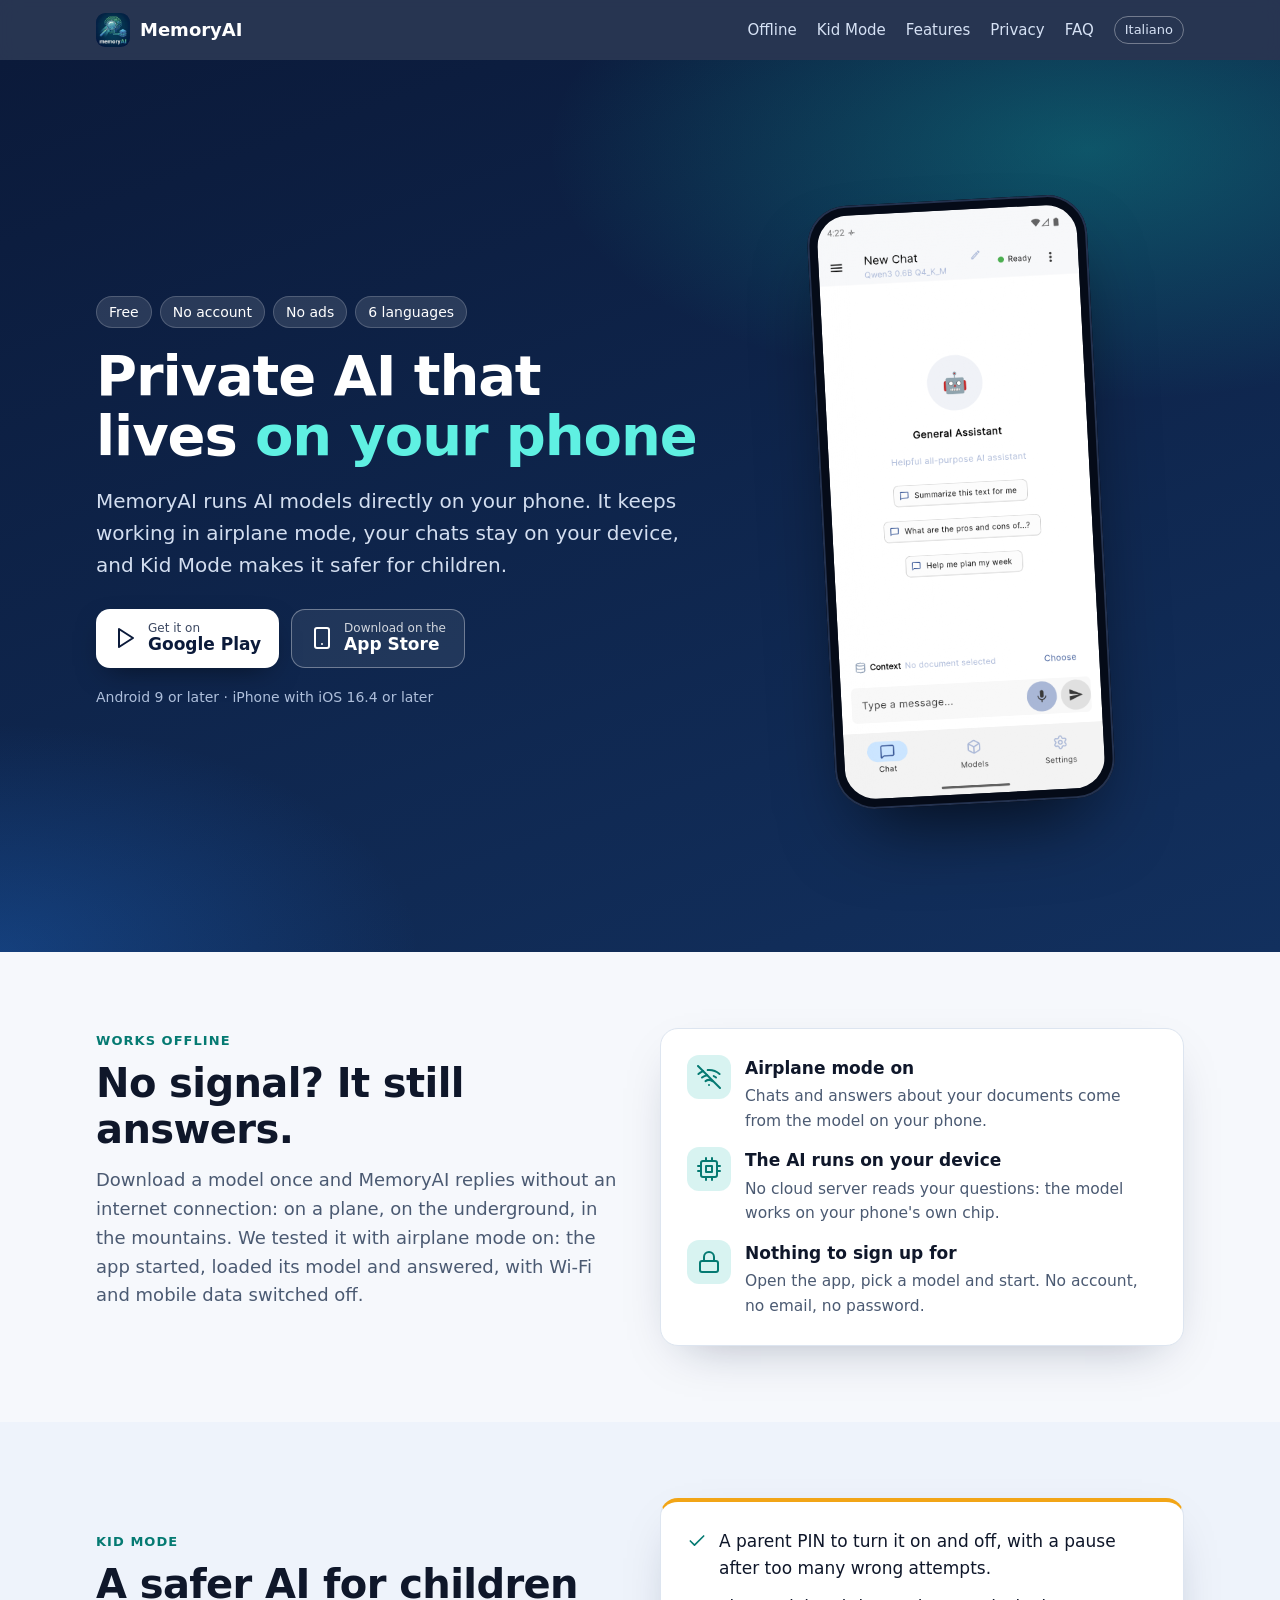
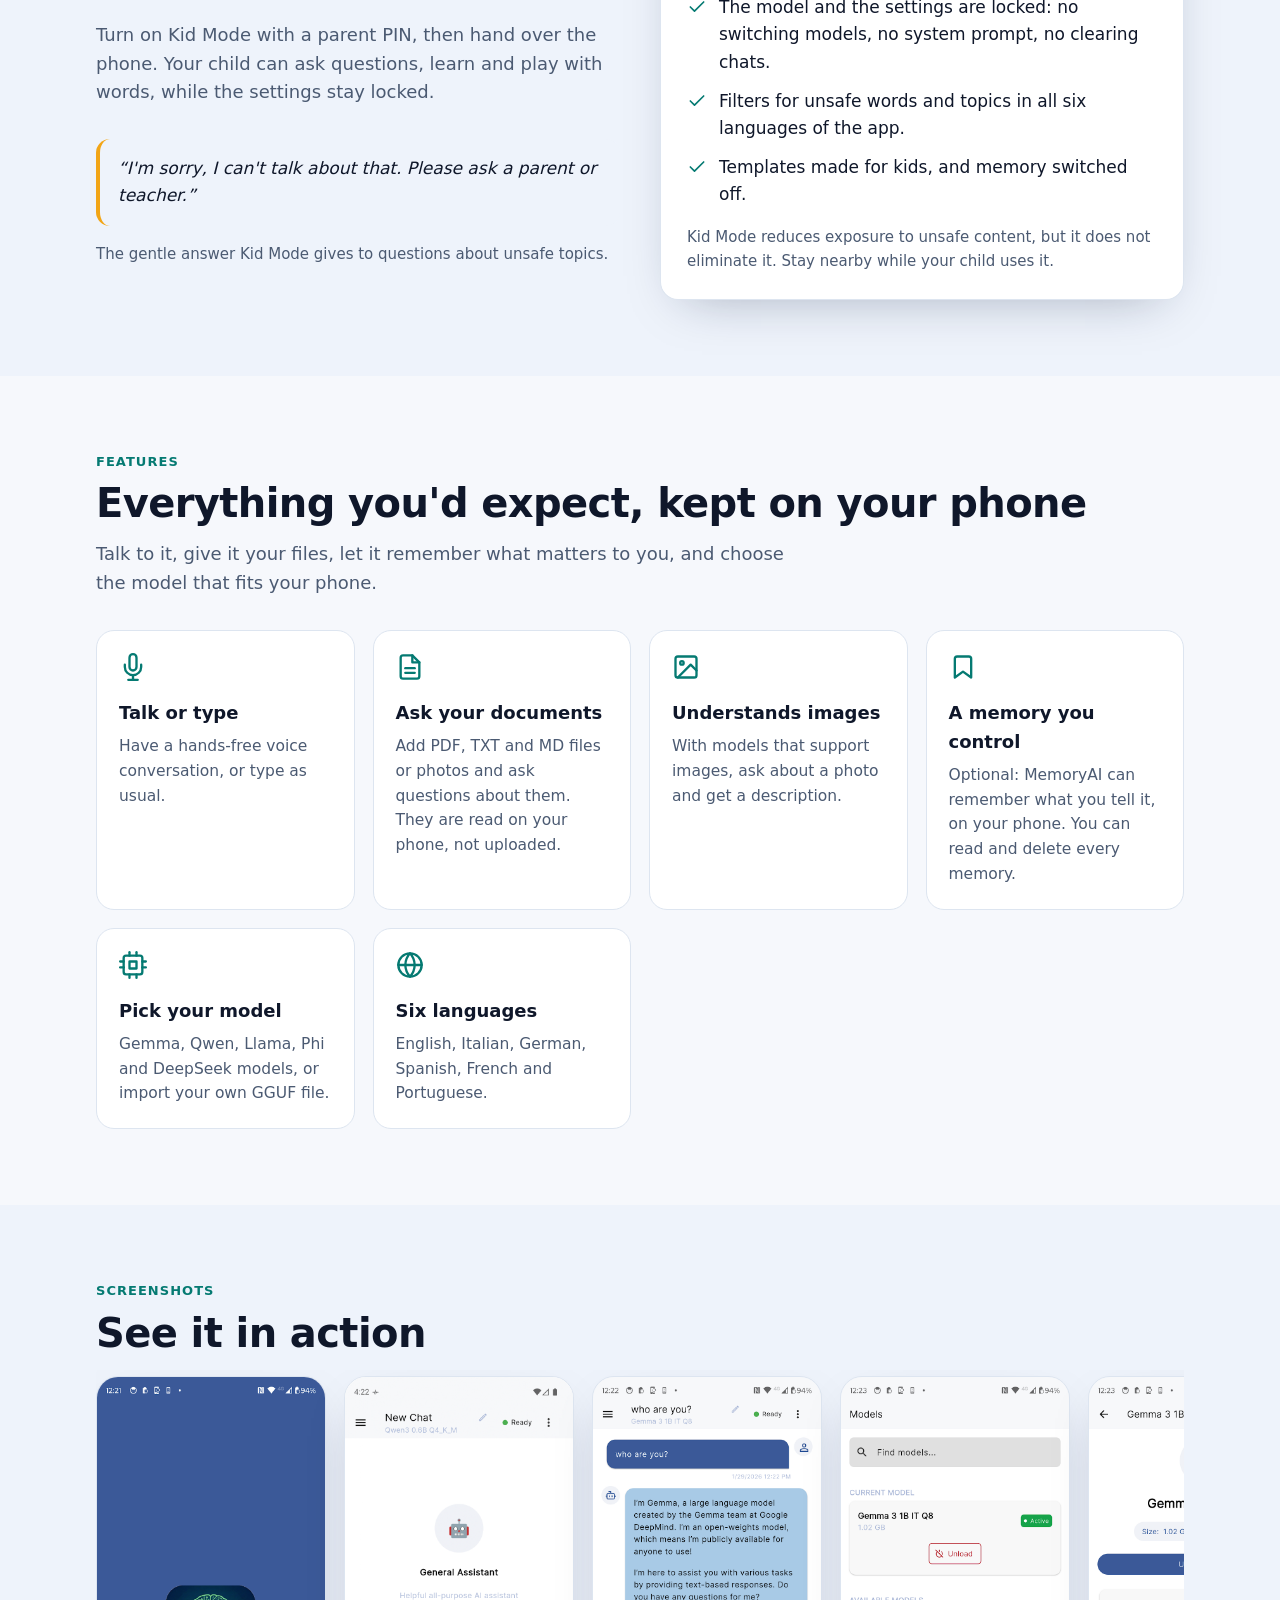
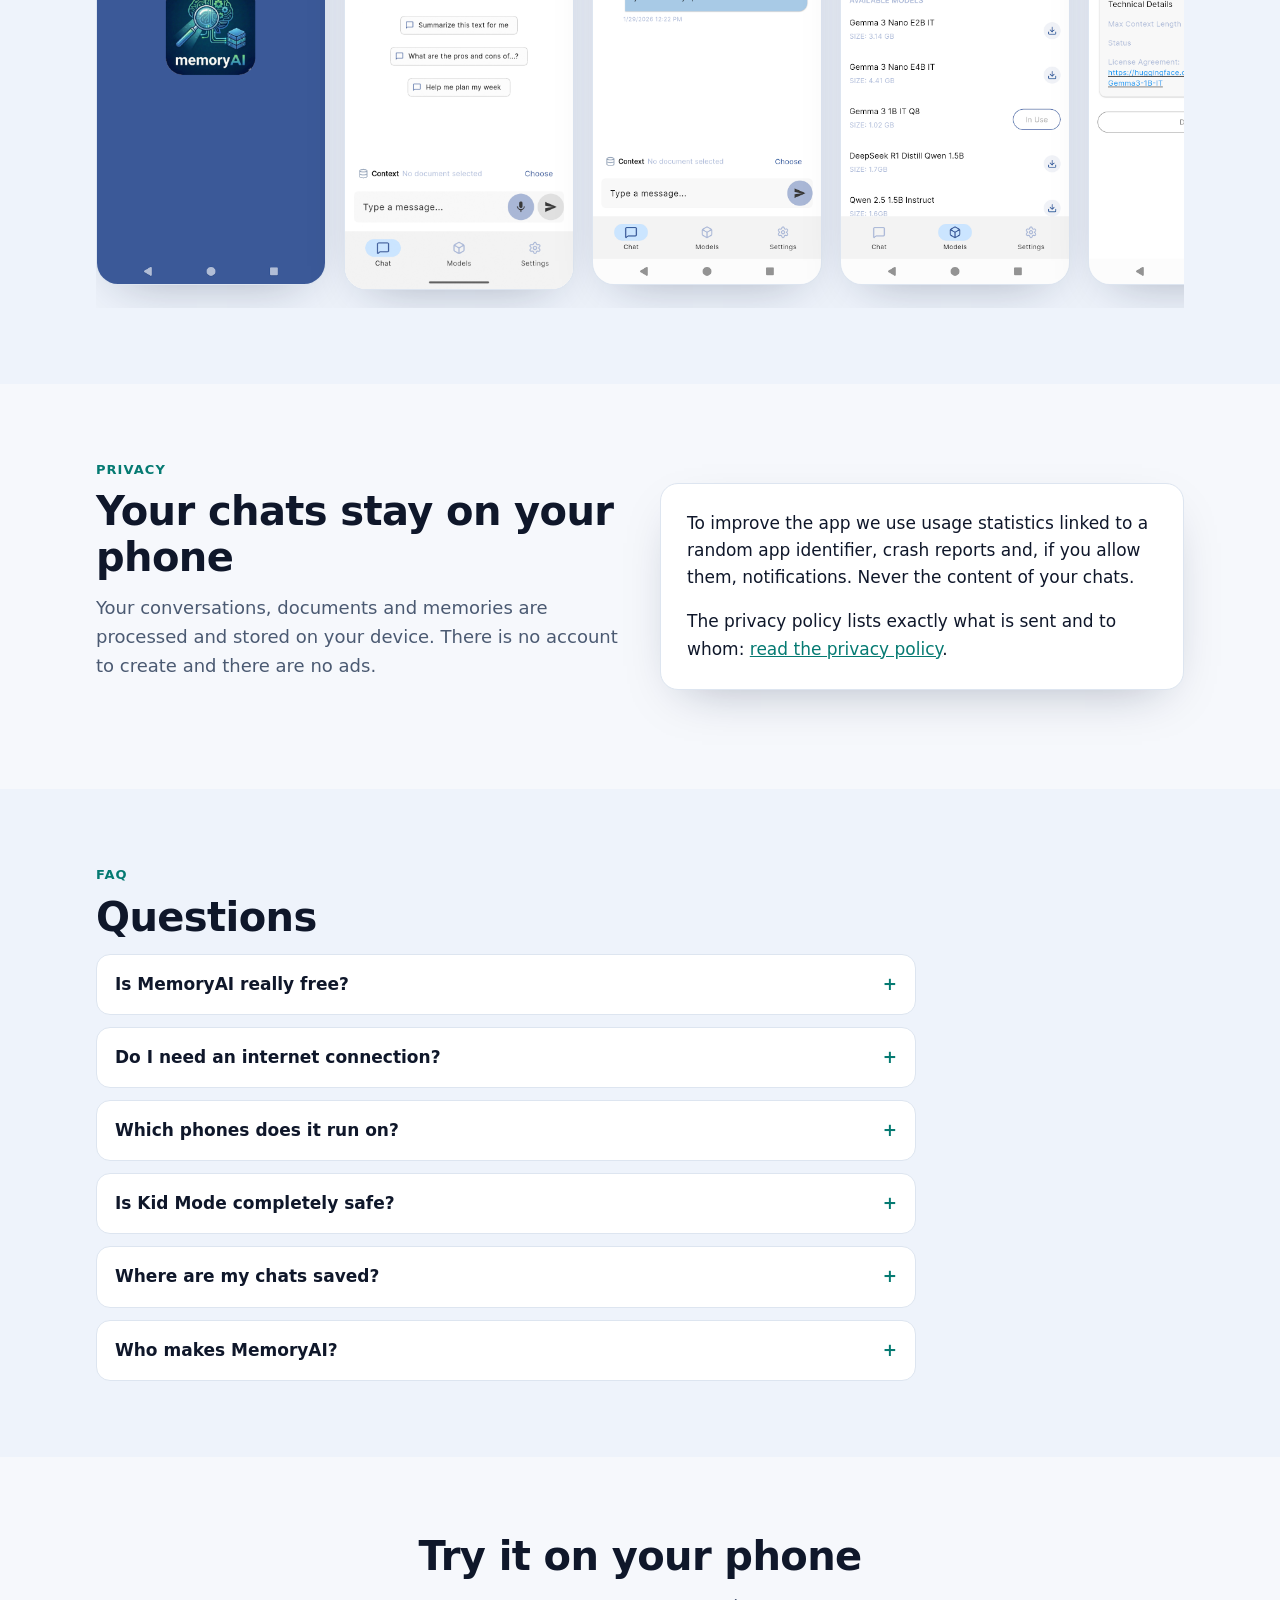
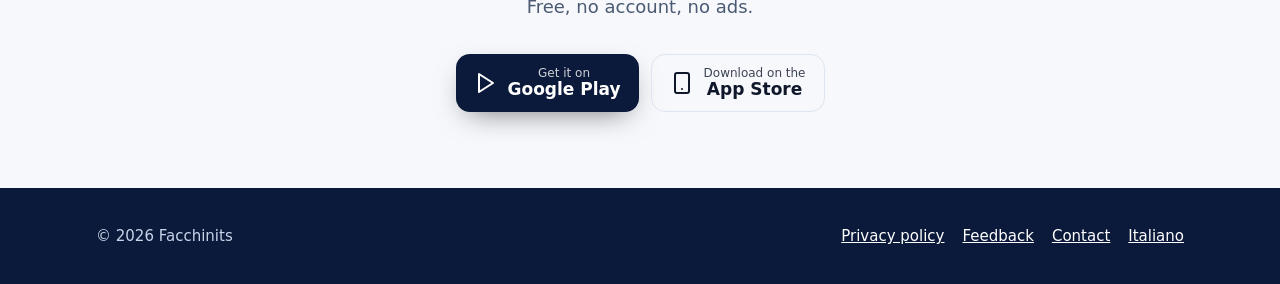
==== index.html @ 55d50e99 "sito memoryai: pagina in inglese e italiano, con link agli store e all'informativa" ====
<!doctype html>
<html lang="en">
<head>
  <meta charset="utf-8">
  <meta name="viewport" content="width=device-width, initial-scale=1">
  <title>MemoryAI — Private AI on your phone that works offline</title>
  <meta name="description" content="MemoryAI runs AI models directly on your phone. It works offline, keeps your chats on your device and has a Kid Mode with a parent PIN. Free, no account, no ads.">
  <meta name="theme-color" content="#0b1a3a">
  <link rel="icon" type="image/png" sizes="64x64" href="assets/img/icon-64.png">
  <link rel="apple-touch-icon" href="assets/img/icon-192.png">
  <link rel="canonical" href="https://alessandrofacchini.github.io/memoryai/">
  <link rel="alternate" hreflang="en" href="https://alessandrofacchini.github.io/memoryai/">
  <link rel="alternate" hreflang="it" href="https://alessandrofacchini.github.io/memoryai/it/">
  <link rel="alternate" hreflang="x-default" href="https://alessandrofacchini.github.io/memoryai/">
  <meta property="og:type" content="website">
  <meta property="og:url" content="https://alessandrofacchini.github.io/memoryai/">
  <meta property="og:title" content="MemoryAI — Private AI on your phone that works offline">
  <meta property="og:description" content="AI that runs on your phone: works in airplane mode, keeps your chats on your device, with a Kid Mode for children. Free, no account, no ads.">
  <meta property="og:image" content="https://alessandrofacchini.github.io/memoryai/assets/img/icon-512.png">
  <link rel="stylesheet" href="assets/style.css">
</head>
<body>
<!-- Icons: Feather Icons (MIT licence) -->
<svg xmlns="http://www.w3.org/2000/svg" style="display:none">
  <symbol id="i-wifi-off" viewBox="0 0 24 24"><line x1="1" y1="1" x2="23" y2="23"/><path d="M16.72 11.06A10.94 10.94 0 0 1 19 12.55"/><path d="M5 12.55a10.94 10.94 0 0 1 5.17-2.39"/><path d="M10.71 5.05A16 16 0 0 1 22.58 9"/><path d="M1.42 9a15.91 15.91 0 0 1 4.7-2.88"/><path d="M8.53 16.11a6 6 0 0 1 6.95 0"/><line x1="12" y1="20" x2="12.01" y2="20"/></symbol>
  <symbol id="i-lock" viewBox="0 0 24 24"><rect x="3" y="11" width="18" height="11" rx="2" ry="2"/><path d="M7 11V7a5 5 0 0 1 10 0v4"/></symbol>
  <symbol id="i-cpu" viewBox="0 0 24 24"><rect x="4" y="4" width="16" height="16" rx="2" ry="2"/><rect x="9" y="9" width="6" height="6"/><line x1="9" y1="1" x2="9" y2="4"/><line x1="15" y1="1" x2="15" y2="4"/><line x1="9" y1="20" x2="9" y2="23"/><line x1="15" y1="20" x2="15" y2="23"/><line x1="20" y1="9" x2="23" y2="9"/><line x1="20" y1="14" x2="23" y2="14"/><line x1="1" y1="9" x2="4" y2="9"/><line x1="1" y1="14" x2="4" y2="14"/></symbol>
  <symbol id="i-mic" viewBox="0 0 24 24"><path d="M12 1a3 3 0 0 0-3 3v8a3 3 0 0 0 6 0V4a3 3 0 0 0-3-3z"/><path d="M19 10v2a7 7 0 0 1-14 0v-2"/><line x1="12" y1="19" x2="12" y2="23"/><line x1="8" y1="23" x2="16" y2="23"/></symbol>
  <symbol id="i-file" viewBox="0 0 24 24"><path d="M14 2H6a2 2 0 0 0-2 2v16a2 2 0 0 0 2 2h12a2 2 0 0 0 2-2V8z"/><polyline points="14 2 14 8 20 8"/><line x1="16" y1="13" x2="8" y2="13"/><line x1="16" y1="17" x2="8" y2="17"/></symbol>
  <symbol id="i-image" viewBox="0 0 24 24"><rect x="3" y="3" width="18" height="18" rx="2" ry="2"/><circle cx="8.5" cy="8.5" r="1.5"/><polyline points="21 15 16 10 5 21"/></symbol>
  <symbol id="i-bookmark" viewBox="0 0 24 24"><path d="M19 21l-7-5-7 5V5a2 2 0 0 1 2-2h10a2 2 0 0 1 2 2z"/></symbol>
  <symbol id="i-globe" viewBox="0 0 24 24"><circle cx="12" cy="12" r="10"/><line x1="2" y1="12" x2="22" y2="12"/><path d="M12 2a15.3 15.3 0 0 1 4 10 15.3 15.3 0 0 1-4 10 15.3 15.3 0 0 1-4-10 15.3 15.3 0 0 1 4-10z"/></symbol>
  <symbol id="i-check" viewBox="0 0 24 24"><polyline points="20 6 9 17 4 12"/></symbol>
  <symbol id="i-play" viewBox="0 0 24 24"><polygon points="5 3 19 12 5 21 5 3"/></symbol>
  <symbol id="i-phone" viewBox="0 0 24 24"><rect x="5" y="2" width="14" height="20" rx="2" ry="2"/><line x1="12" y1="18" x2="12.01" y2="18"/></symbol>
</svg>

<header class="site-header">
  <div class="wrap">
    <a class="brand" href="index.html"><img src="assets/img/icon-192.png" alt="" width="34" height="34">MemoryAI</a>
    <nav class="nav" aria-label="Main">
      <a href="#offline">Offline</a>
      <a href="#kid-mode">Kid Mode</a>
      <a href="#features">Features</a>
      <a href="#privacy">Privacy</a>
      <a href="#faq">FAQ</a>
      <a class="lang" href="it/index.html" hreflang="it" lang="it">Italiano</a>
    </nav>
  </div>
</header>

<main>
  <section class="hero" aria-labelledby="hero-title">
    <div class="wrap">
      <div>
        <ul class="eyebrow">
          <li>Free</li>
          <li>No account</li>
          <li>No ads</li>
          <li>6 languages</li>
        </ul>
        <h1 id="hero-title">Private AI that lives <span>on your phone</span></h1>
        <p class="lead">MemoryAI runs AI models directly on your phone. It keeps working in airplane mode, your chats stay on your device, and Kid Mode makes it safer for children.</p>
        <div class="stores">
          <a class="btn btn-light" href="https://play.google.com/store/apps/details?id=com.ts.memoryai">
            <svg class="ic" aria-hidden="true"><use href="#i-play"/></svg>
            <span><small>Get it on</small><span class="t">Google Play</span></span>
          </a>
          <a class="btn btn-ghost" href="https://apps.apple.com/app/memoryai/id6758719586">
            <svg class="ic" aria-hidden="true"><use href="#i-phone"/></svg>
            <span><small>Download on the</small><span class="t">App Store</span></span>
          </a>
        </div>
        <p class="req">Android 9 or later · iPhone with iOS 16.4 or later</p>
      </div>
      <div class="phone">
        <img src="assets/img/shots/shot-2.webp" alt="MemoryAI on an Android phone" width="360" height="780">
      </div>
    </div>
  </section>

  <section id="offline" aria-labelledby="offline-title">
    <div class="wrap split">
      <div>
        <p class="kicker">Works offline</p>
        <h2 id="offline-title">No signal? It still answers.</h2>
        <p class="intro">Download a model once and MemoryAI replies without an internet connection: on a plane, on the underground, in the mountains. We tested it with airplane mode on: the app started, loaded its model and answered, with Wi-Fi and mobile data switched off.</p>
      </div>
      <div class="panel offline-card">
        <div class="row">
          <span class="badge"><svg class="ic" aria-hidden="true"><use href="#i-wifi-off"/></svg></span>
          <div><h3>Airplane mode on</h3><p>Chats and answers about your documents come from the model on your phone.</p></div>
        </div>
        <div class="row">
          <span class="badge"><svg class="ic" aria-hidden="true"><use href="#i-cpu"/></svg></span>
          <div><h3>The AI runs on your device</h3><p>No cloud server reads your questions: the model works on your phone's own chip.</p></div>
        </div>
        <div class="row">
          <span class="badge"><svg class="ic" aria-hidden="true"><use href="#i-lock"/></svg></span>
          <div><h3>Nothing to sign up for</h3><p>Open the app, pick a model and start. No account, no email, no password.</p></div>
        </div>
      </div>
    </div>
  </section>

  <section id="kid-mode" class="alt kid" aria-labelledby="kid-title">
    <div class="wrap split">
      <div>
        <p class="kicker">Kid Mode</p>
        <h2 id="kid-title">A safer AI for children</h2>
        <p class="intro">Turn on Kid Mode with a parent PIN, then hand over the phone. Your child can ask questions, learn and play with words, while the settings stay locked.</p>
        <blockquote class="quote">“I'm sorry, I can't talk about that. Please ask a parent or teacher.”</blockquote>
        <p class="note">The gentle answer Kid Mode gives to questions about unsafe topics.</p>
      </div>
      <div class="panel">
        <ul class="checks">
          <li><svg class="ic" aria-hidden="true"><use href="#i-check"/></svg><span>A parent PIN to turn it on and off, with a pause after too many wrong attempts.</span></li>
          <li><svg class="ic" aria-hidden="true"><use href="#i-check"/></svg><span>The model and the settings are locked: no switching models, no system prompt, no clearing chats.</span></li>
          <li><svg class="ic" aria-hidden="true"><use href="#i-check"/></svg><span>Filters for unsafe words and topics in all six languages of the app.</span></li>
          <li><svg class="ic" aria-hidden="true"><use href="#i-check"/></svg><span>Templates made for kids, and memory switched off.</span></li>
        </ul>
        <p class="note">Kid Mode reduces exposure to unsafe content, but it does not eliminate it. Stay nearby while your child uses it.</p>
      </div>
    </div>
  </section>

  <section id="features" aria-labelledby="features-title">
    <div class="wrap">
      <p class="kicker">Features</p>
      <h2 id="features-title">Everything you'd expect, kept on your phone</h2>
      <p class="intro">Talk to it, give it your files, let it remember what matters to you, and choose the model that fits your phone.</p>
      <div class="grid">
        <article class="card">
          <svg class="ic" aria-hidden="true"><use href="#i-mic"/></svg>
          <h3>Talk or type</h3>
          <p>Have a hands-free voice conversation, or type as usual.</p>
        </article>
        <article class="card">
          <svg class="ic" aria-hidden="true"><use href="#i-file"/></svg>
          <h3>Ask your documents</h3>
          <p>Add PDF, TXT and MD files or photos and ask questions about them. They are read on your phone, not uploaded.</p>
        </article>
        <article class="card">
          <svg class="ic" aria-hidden="true"><use href="#i-image"/></svg>
          <h3>Understands images</h3>
          <p>With models that support images, ask about a photo and get a description.</p>
        </article>
        <article class="card">
          <svg class="ic" aria-hidden="true"><use href="#i-bookmark"/></svg>
          <h3>A memory you control</h3>
          <p>Optional: MemoryAI can remember what you tell it, on your phone. You can read and delete every memory.</p>
        </article>
        <article class="card">
          <svg class="ic" aria-hidden="true"><use href="#i-cpu"/></svg>
          <h3>Pick your model</h3>
          <p>Gemma, Qwen, Llama, Phi and DeepSeek models, or import your own GGUF file.</p>
        </article>
        <article class="card">
          <svg class="ic" aria-hidden="true"><use href="#i-globe"/></svg>
          <h3>Six languages</h3>
          <p>English, Italian, German, Spanish, French and Portuguese.</p>
        </article>
      </div>
    </div>
  </section>

  <section class="alt" aria-labelledby="shots-title">
    <div class="wrap">
      <p class="kicker">Screenshots</p>
      <h2 id="shots-title">See it in action</h2>
      <div class="gallery">
        <figure><img src="assets/img/shots/shot-1.webp" alt="MemoryAI screenshot 1" loading="lazy"></figure>
        <figure><img src="assets/img/shots/shot-2.webp" alt="MemoryAI screenshot 2" loading="lazy"></figure>
        <figure><img src="assets/img/shots/shot-3.webp" alt="MemoryAI screenshot 3" loading="lazy"></figure>
        <figure><img src="assets/img/shots/shot-4.webp" alt="MemoryAI screenshot 4" loading="lazy"></figure>
        <figure><img src="assets/img/shots/shot-5.webp" alt="MemoryAI screenshot 5" loading="lazy"></figure>
        <figure><img src="assets/img/shots/shot-6.webp" alt="MemoryAI screenshot 6" loading="lazy"></figure>
      </div>
    </div>
  </section>

  <section id="privacy" aria-labelledby="privacy-title">
    <div class="wrap split">
      <div>
        <p class="kicker">Privacy</p>
        <h2 id="privacy-title">Your chats stay on your phone</h2>
        <p class="intro">Your conversations, documents and memories are processed and stored on your device. There is no account to create and there are no ads.</p>
      </div>
      <div class="panel">
        <p style="margin-top:0">To improve the app we use usage statistics linked to a random app identifier, crash reports and, if you allow them, notifications. Never the content of your chats.</p>
        <p style="margin-bottom:0">The privacy policy lists exactly what is sent and to whom: <a href="https://alessandrofacchini.github.io/memoryai-privacy/">read the privacy policy</a>.</p>
      </div>
    </div>
  </section>

  <section id="faq" class="alt" aria-labelledby="faq-title">
    <div class="wrap">
      <p class="kicker">FAQ</p>
      <h2 id="faq-title">Questions</h2>
      <div class="faq">
        <details>
          <summary>Is MemoryAI really free?</summary>
          <p>Yes. There is no subscription, no in-app purchase and no advertising.</p>
        </details>
        <details>
          <summary>Do I need an internet connection?</summary>
          <p>Only to download a model, and for optional extras such as notifications. Once a model is on your phone, you can chat and ask about your documents without a connection.</p>
        </details>
        <details>
          <summary>Which phones does it run on?</summary>
          <p>Android 9 or later, and iPhone with iOS 16.4 or later. Models need storage space, a few gigabytes to start with, and phones with more memory (RAM) can run larger models.</p>
        </details>
        <details>
          <summary>Is Kid Mode completely safe?</summary>
          <p>No filter is perfect. Kid Mode reduces exposure to unsafe content, but it does not eliminate it. Stay nearby while your child uses it.</p>
        </details>
        <details>
          <summary>Where are my chats saved?</summary>
          <p>On your phone. If you use the backup option, a copy goes to your own Google Drive or iCloud.</p>
        </details>
        <details>
          <summary>Who makes MemoryAI?</summary>
          <p>Facchinits, an independent developer based in Italy. Questions and ideas are welcome at <a href="mailto:postmaster@facchinits.it">postmaster@facchinits.it</a>.</p>
        </details>
      </div>
    </div>
  </section>

  <section class="cta" aria-labelledby="cta-title">
    <div class="wrap">
      <h2 id="cta-title">Try it on your phone</h2>
      <p class="intro" style="margin-left:auto;margin-right:auto">Free, no account, no ads.</p>
      <div class="stores">
        <a class="btn btn-light" href="https://play.google.com/store/apps/details?id=com.ts.memoryai">
          <svg class="ic" aria-hidden="true"><use href="#i-play"/></svg>
          <span><small>Get it on</small><span class="t">Google Play</span></span>
        </a>
        <a class="btn btn-ghost" href="https://apps.apple.com/app/memoryai/id6758719586">
          <svg class="ic" aria-hidden="true"><use href="#i-phone"/></svg>
          <span><small>Download on the</small><span class="t">App Store</span></span>
        </a>
      </div>
    </div>
  </section>
</main>

<footer class="site-footer">
  <div class="wrap">
    <span>© 2026 Facchinits</span>
    <nav aria-label="Footer">
      <a href="https://alessandrofacchini.github.io/memoryai-privacy/">Privacy policy</a>
      <a href="https://github.com/alessandrofacchini/memoryai-feedback">Feedback</a>
      <a href="mailto:postmaster@facchinits.it">Contact</a>
      <a href="it/index.html" hreflang="it" lang="it">Italiano</a>
    </nav>
  </div>
</footer>
</body>
</html>
---- assets/style.css ----
:root {
  --bg: #f6f8fc;
  --surface: #ffffff;
  --surface-2: #eef3fb;
  --text: #0f172a;
  --muted: #4b5a72;
  --line: #dde5f0;
  --navy: #0b1a3a;
  --navy-2: #12305e;
  --accent: #0fb5a8;
  --accent-ink: #057a72;
  --amber: #f2a516;
  --radius: 18px;
  --shadow: 0 18px 50px -24px rgba(11, 26, 58, 0.35);
  --font: system-ui, -apple-system, "Segoe UI", Roboto, "Helvetica Neue", Arial, sans-serif;
}

@media (prefers-color-scheme: dark) {
  :root {
    --bg: #080f20;
    --surface: #0f1a33;
    --surface-2: #13213f;
    --text: #e7edf7;
    --muted: #a3b2c9;
    --line: #1f2d4d;
    --accent-ink: #4fe0d4;
    --shadow: 0 18px 50px -24px rgba(0, 0, 0, 0.7);
  }
}

*, *::before, *::after { box-sizing: border-box; }

html { scroll-behavior: smooth; -webkit-text-size-adjust: 100%; }

body {
  margin: 0;
  background: var(--bg);
  color: var(--text);
  font-family: var(--font);
  font-size: 17px;
  line-height: 1.6;
}

img { max-width: 100%; height: auto; }

a { color: var(--accent-ink); }

.wrap { width: 100%; max-width: 1120px; margin: 0 auto; padding: 0 16px; }

.sr-only {
  position: absolute; width: 1px; height: 1px; padding: 0; margin: -1px;
  overflow: hidden; clip: rect(0, 0, 0, 0); white-space: nowrap; border: 0;
}

.ic { width: 24px; height: 24px; fill: none; stroke: currentColor; stroke-width: 2; stroke-linecap: round; stroke-linejoin: round; flex: none; }

/* Header */
.site-header {
  position: sticky; top: 0; z-index: 10;
  background: color-mix(in srgb, var(--navy) 88%, transparent);
  backdrop-filter: saturate(1.4) blur(10px);
  -webkit-backdrop-filter: saturate(1.4) blur(10px);
  color: #fff;
}
.site-header .wrap { display: flex; align-items: center; gap: 16px; min-height: 60px; }
.brand { display: flex; align-items: center; gap: 10px; color: #fff; text-decoration: none; font-weight: 700; font-size: 18px; }
.brand img { width: 34px; height: 34px; border-radius: 9px; }
.nav { display: flex; gap: 20px; margin-left: auto; align-items: center; }
.nav a { color: #d6e2f5; text-decoration: none; font-size: 15px; }
.nav a:hover { color: #fff; }
.lang { border: 1px solid rgba(255, 255, 255, 0.35); border-radius: 999px; padding: 3px 10px; font-size: 13px !important; }

@media (max-width: 720px) {
  .nav a:not(.lang) { display: none; }
}

/* Hero */
.hero {
  background:
    radial-gradient(900px 420px at 85% 10%, rgba(15, 181, 168, 0.35), transparent 60%),
    radial-gradient(700px 380px at 0% 100%, rgba(34, 125, 238, 0.28), transparent 60%),
    linear-gradient(160deg, var(--navy) 0%, var(--navy-2) 100%);
  color: #fff;
  overflow: hidden;
}
.hero .wrap { display: grid; grid-template-columns: 1.15fr 0.85fr; gap: 40px; align-items: center; padding-top: 64px; padding-bottom: 72px; }
.eyebrow { display: inline-flex; flex-wrap: wrap; gap: 8px; margin: 0 0 18px; padding: 0; list-style: none; }
.eyebrow li { background: rgba(255, 255, 255, 0.12); border: 1px solid rgba(255, 255, 255, 0.18); border-radius: 999px; padding: 4px 12px; font-size: 14px; }
.hero h1 { font-size: clamp(34px, 5vw, 56px); line-height: 1.08; letter-spacing: -0.02em; margin: 0 0 18px; }
.hero h1 span { color: #5ff0e2; }
.hero p.lead { font-size: clamp(17px, 2vw, 20px); color: #d3def0; margin: 0 0 28px; max-width: 36em; }
.stores { display: flex; flex-wrap: wrap; gap: 12px; }
.btn {
  display: inline-flex; align-items: center; gap: 10px;
  border-radius: 14px; padding: 12px 18px; text-decoration: none; font-weight: 650;
  transition: transform 0.15s ease, box-shadow 0.15s ease;
}
.btn:hover { transform: translateY(-1px); }
.btn small { display: block; font-weight: 500; font-size: 12px; opacity: 0.8; line-height: 1.1; }
.btn .t { display: block; line-height: 1.15; }
.btn-light { background: #fff; color: var(--navy); box-shadow: 0 10px 30px -12px rgba(0, 0, 0, 0.6); }
.btn-ghost { background: rgba(255, 255, 255, 0.08); color: #fff; border: 1px solid rgba(255, 255, 255, 0.35); }
.req { margin: 18px 0 0; font-size: 14px; color: #aebfdb; }

.phone {
  justify-self: center;
  width: min(280px, 72vw);
  border-radius: 40px;
  padding: 10px;
  background: #050b18;
  box-shadow: 0 40px 80px -30px rgba(0, 0, 0, 0.75), inset 0 0 0 2px #24324f;
  transform: rotate(-3deg);
}
.phone img { display: block; width: 100%; border-radius: 31px; }

@media (max-width: 860px) {
  .hero .wrap { grid-template-columns: 1fr; padding-top: 44px; padding-bottom: 56px; }
  .phone { transform: none; }
}

/* Sections */
section { padding: 76px 0; }
section.alt { background: var(--surface-2); }
.kicker { color: var(--accent-ink); font-weight: 700; letter-spacing: 0.08em; text-transform: uppercase; font-size: 13px; margin: 0 0 8px; }
h2 { font-size: clamp(28px, 3.6vw, 40px); line-height: 1.15; letter-spacing: -0.015em; margin: 0 0 14px; }
.intro { color: var(--muted); font-size: 18px; max-width: 40em; margin: 0 0 32px; }

.split { display: grid; grid-template-columns: 1fr 1fr; gap: 40px; align-items: center; }
@media (max-width: 860px) { .split { grid-template-columns: 1fr; } }

.panel {
  background: var(--surface); border: 1px solid var(--line); border-radius: var(--radius);
  padding: 26px; box-shadow: var(--shadow);
}

.offline-card { display: grid; gap: 14px; }
.offline-card .row { display: flex; gap: 14px; align-items: flex-start; }
.offline-card .badge {
  display: grid; place-items: center; width: 44px; height: 44px; border-radius: 12px;
  background: color-mix(in srgb, var(--accent) 16%, transparent); color: var(--accent-ink); flex: none;
}
.offline-card h3 { margin: 0 0 2px; font-size: 17px; }
.offline-card p { margin: 0; color: var(--muted); font-size: 15.5px; }

.checks { list-style: none; margin: 0; padding: 0; display: grid; gap: 12px; }
.checks li { display: flex; gap: 12px; align-items: flex-start; }
.checks .ic { color: var(--accent-ink); margin-top: 3px; width: 20px; height: 20px; }

.kid .panel { border-top: 4px solid var(--amber); }
.quote {
  margin: 0; padding: 16px 18px; border-radius: 14px; background: var(--surface-2);
  border-left: 4px solid var(--amber); font-style: italic;
}
.note { color: var(--muted); font-size: 15px; margin: 16px 0 0; }

.grid { display: grid; grid-template-columns: repeat(auto-fit, minmax(240px, 1fr)); gap: 18px; }
.card {
  background: var(--surface); border: 1px solid var(--line); border-radius: var(--radius); padding: 22px;
}
.card .ic { color: var(--accent-ink); width: 28px; height: 28px; margin-bottom: 10px; }
.card h3 { margin: 0 0 6px; font-size: 18px; }
.card p { margin: 0; color: var(--muted); font-size: 15.5px; }

/* Gallery */
.gallery {
  display: grid; grid-auto-flow: column; grid-auto-columns: min(230px, 62vw); gap: 18px;
  overflow-x: auto; padding: 6px 2px 18px; scroll-snap-type: x mandatory;
}
.gallery figure { margin: 0; scroll-snap-align: start; }
.gallery img {
  display: block; width: 100%; border-radius: 22px; border: 1px solid var(--line);
  box-shadow: var(--shadow); background: var(--surface);
}

/* FAQ */
.faq { display: grid; gap: 12px; max-width: 820px; }
.faq details { background: var(--surface); border: 1px solid var(--line); border-radius: 14px; padding: 16px 18px; }
.faq summary { cursor: pointer; font-weight: 650; list-style: none; display: flex; justify-content: space-between; gap: 12px; }
.faq summary::-webkit-details-marker { display: none; }
.faq summary::after { content: "+"; color: var(--accent-ink); font-weight: 700; }
.faq details[open] summary::after { content: "–"; }
.faq details p { margin: 10px 0 0; color: var(--muted); }

/* CTA + footer */
.cta { text-align: center; }
.cta .stores { justify-content: center; }
.cta .btn-light { background: var(--navy); color: #fff; }
.cta .btn-ghost { background: transparent; color: var(--text); border-color: var(--line); }

.site-footer { background: var(--navy); color: #c7d4ea; padding: 36px 0; font-size: 15px; }
.site-footer .wrap { display: flex; flex-wrap: wrap; gap: 14px 24px; align-items: center; justify-content: space-between; }
.site-footer a { color: #fff; }
.site-footer nav { display: flex; flex-wrap: wrap; gap: 8px 18px; }

:focus-visible { outline: 3px solid #5ff0e2; outline-offset: 2px; border-radius: 6px; }

@media (prefers-reduced-motion: reduce) {
  html { scroll-behavior: auto; }
  .btn { transition: none; }
}
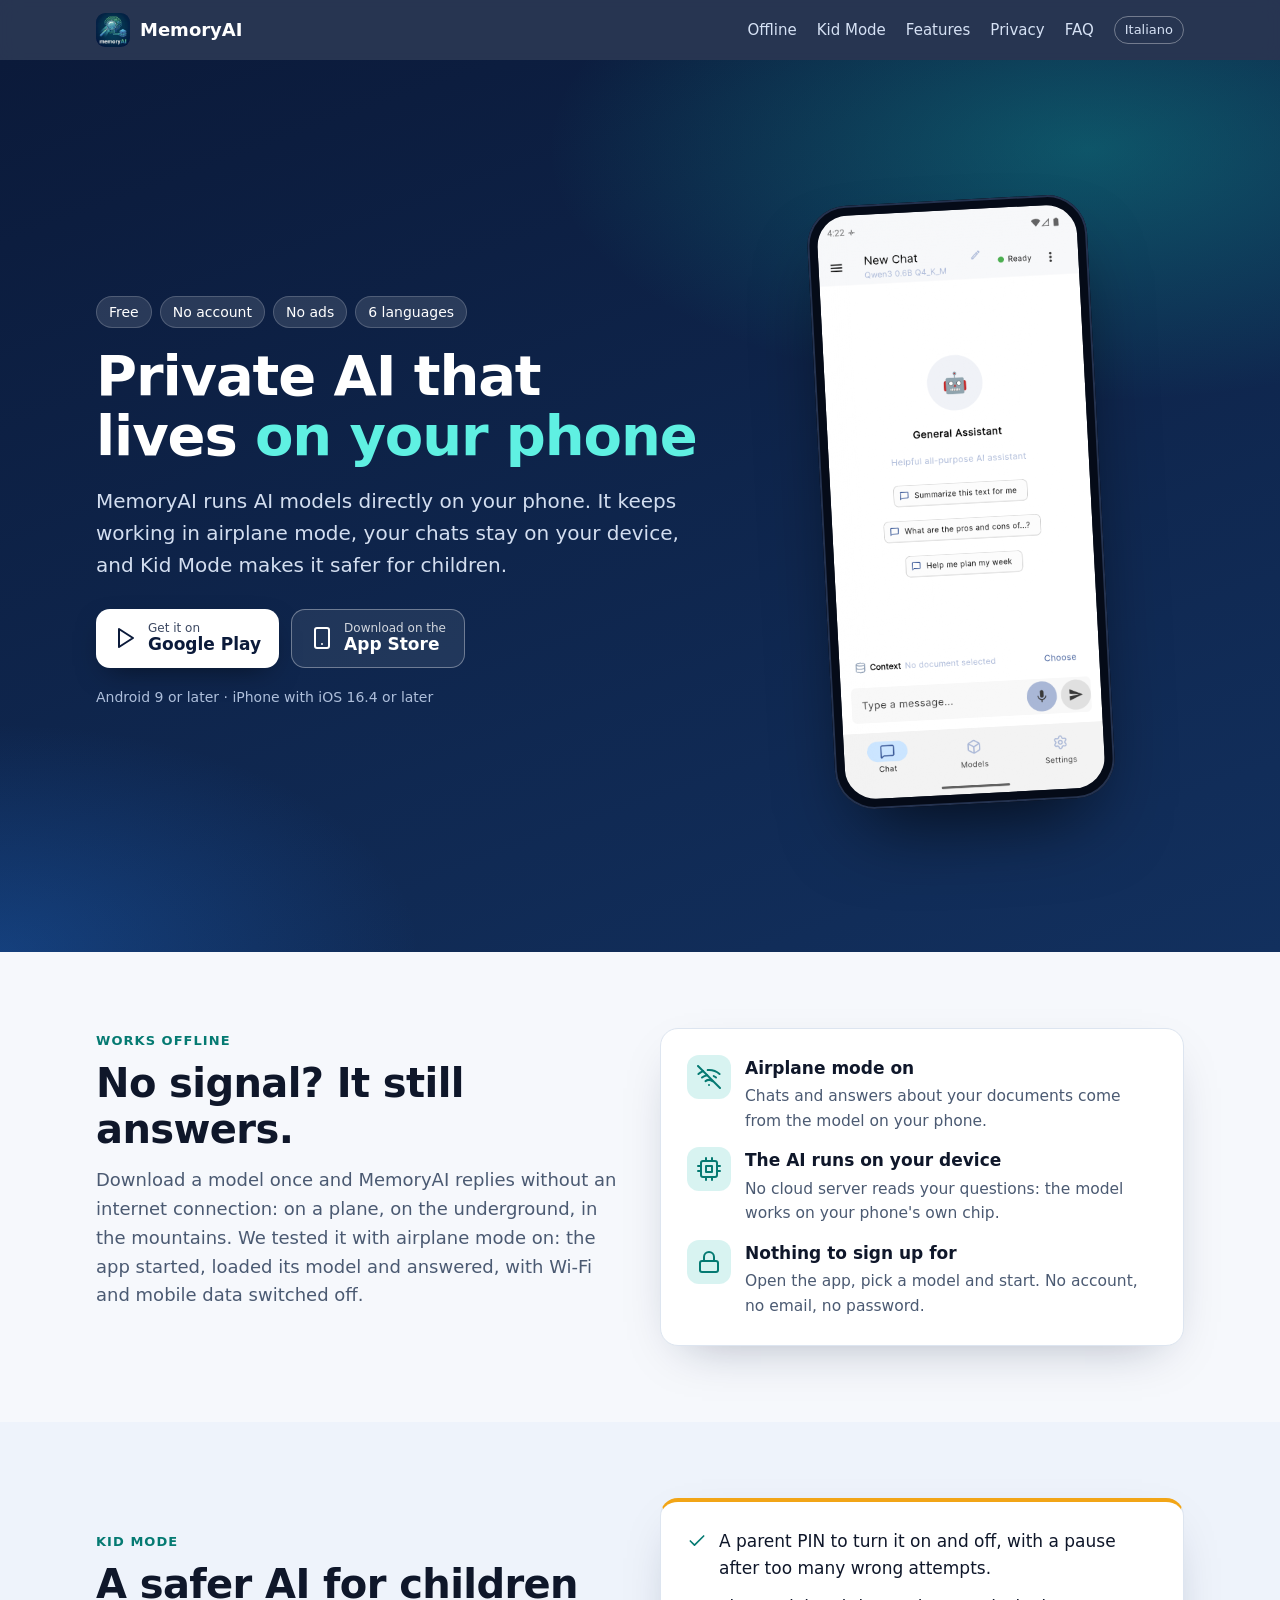
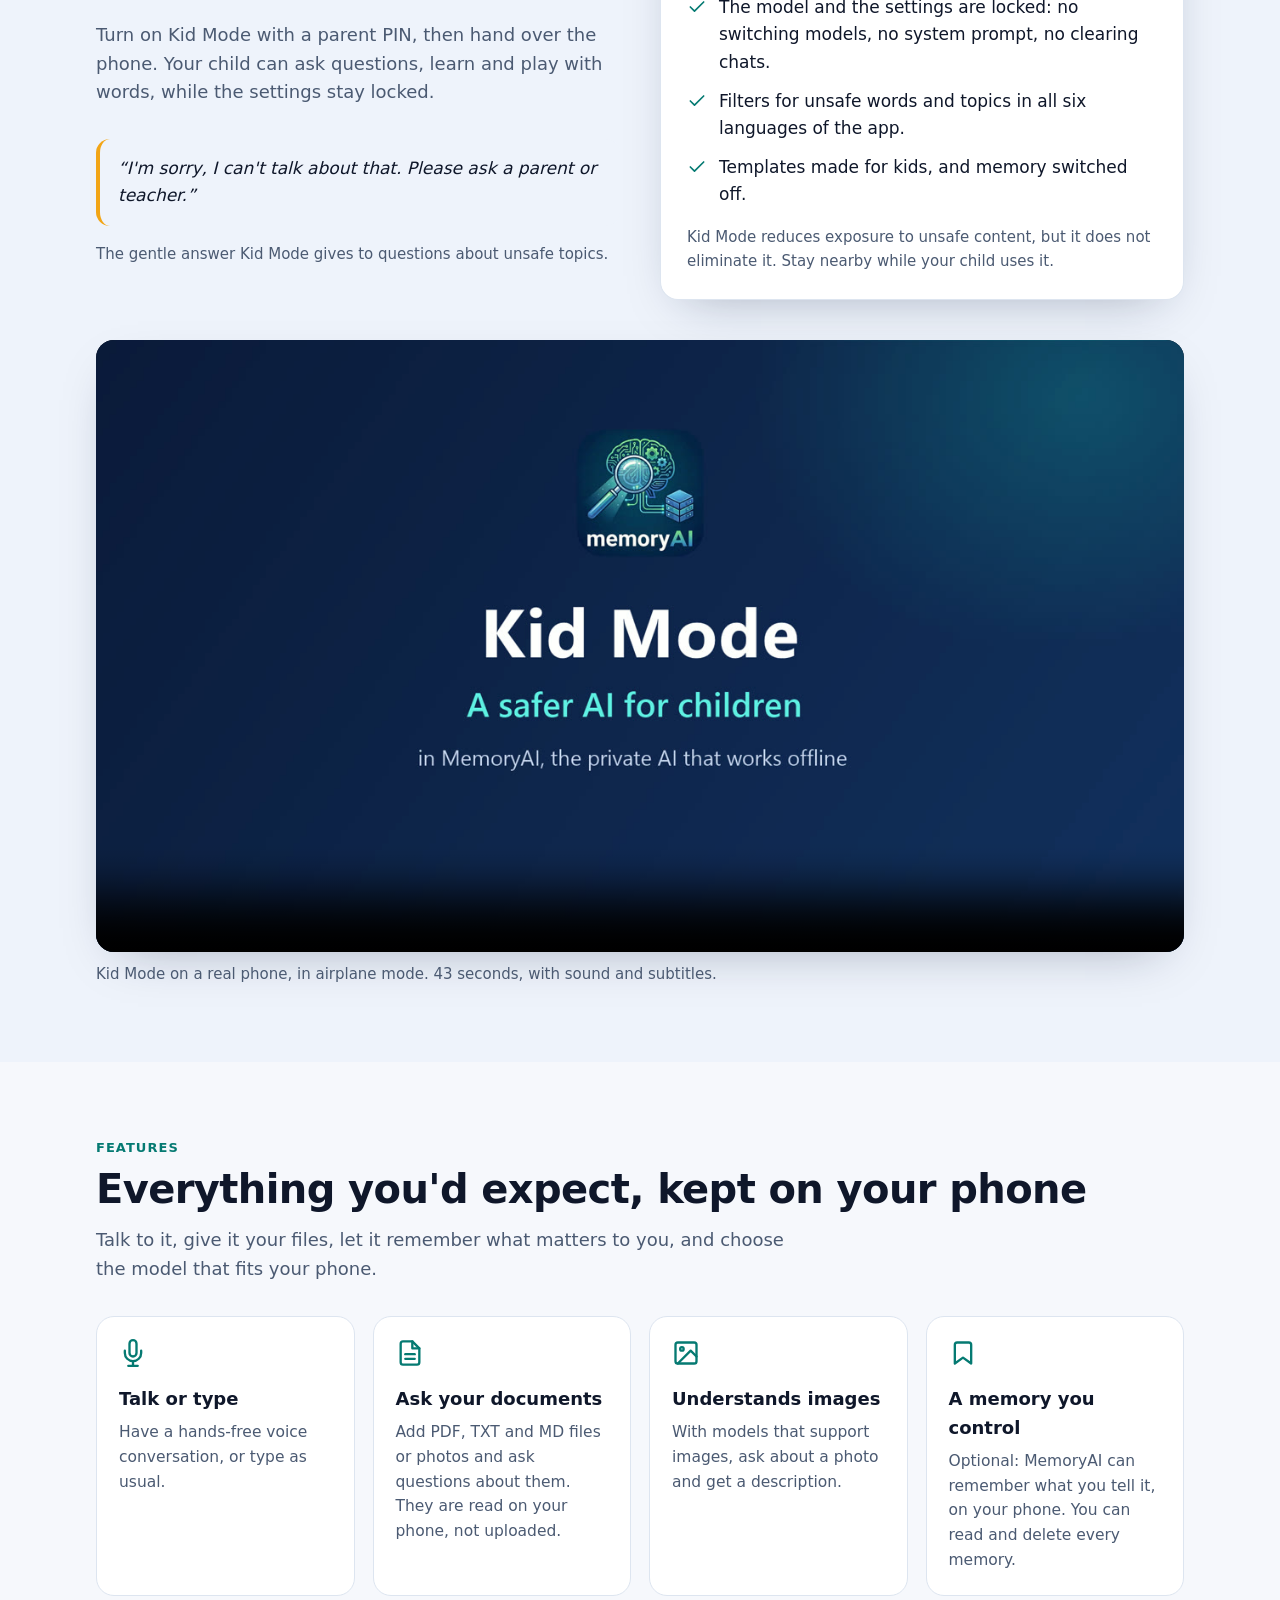
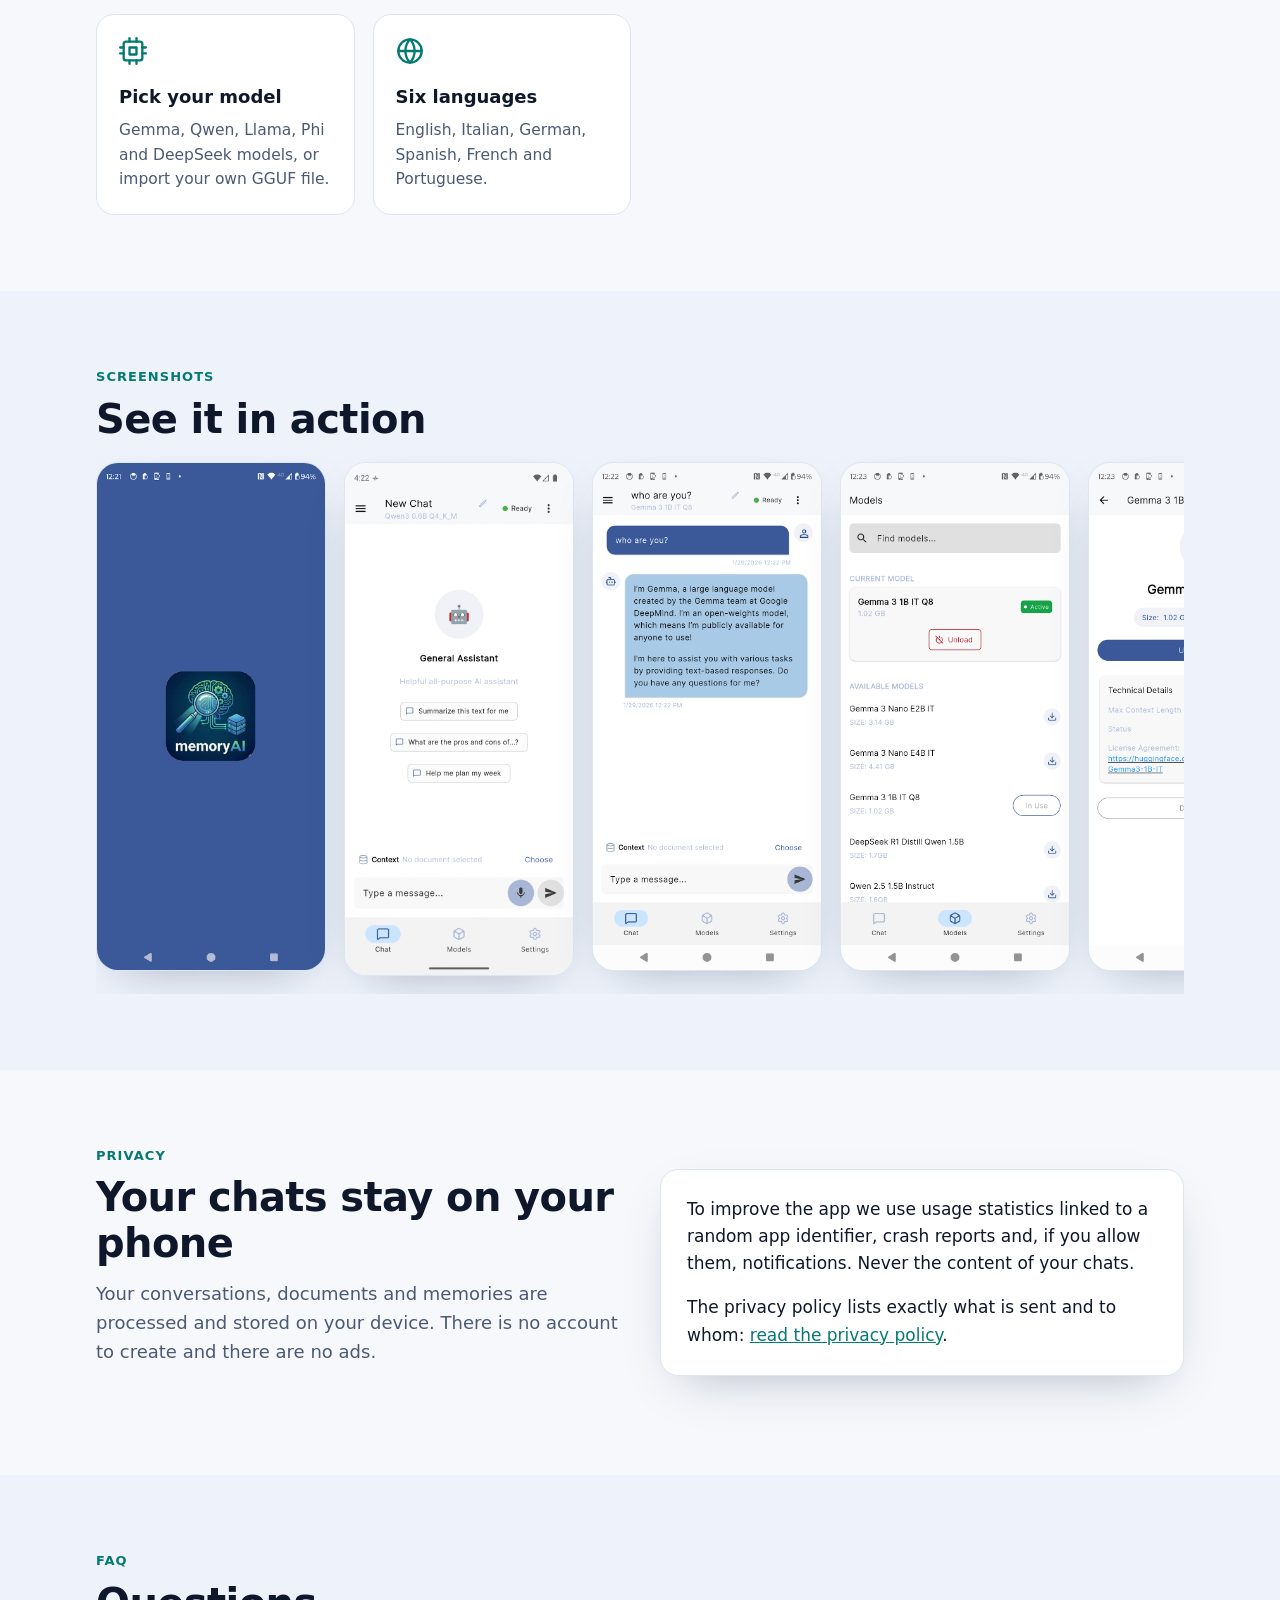
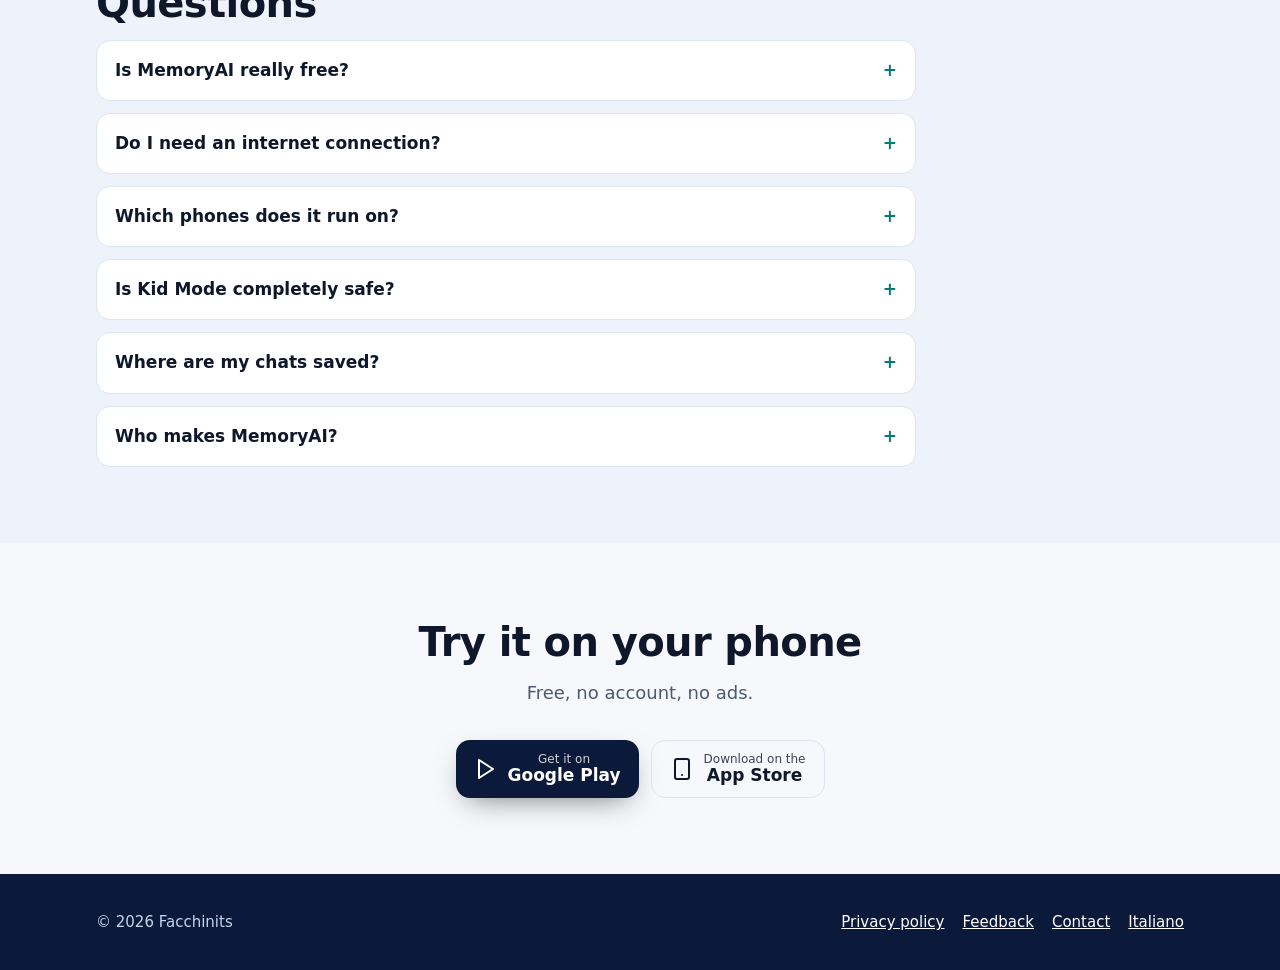
==== commit 80a41e7c: "sito: video della modalità bambini, sotto la sezione kid mode" ====
--- a/index.html
+++ b/index.html
@@ -122,6 +122,14 @@
         <p class="note">Kid Mode reduces exposure to unsafe content, but it does not eliminate it. Stay nearby while your child uses it.</p>
       </div>
     </div>
+    <div class="wrap">
+      <figure class="video">
+        <video controls preload="none" playsinline poster="assets/video/memoryai-kid-mode.jpg" width="1920" height="1080">
+          <source src="assets/video/memoryai-kid-mode.mp4" type="video/mp4">
+        </video>
+        <figcaption>Kid Mode on a real phone, in airplane mode. 43 seconds, with sound and subtitles.</figcaption>
+      </figure>
+    </div>
   </section>
 
   <section id="features" aria-labelledby="features-title">
--- a/assets/style.css
+++ b/assets/style.css
@@ -161,6 +161,14 @@
 .card h3 { margin: 0 0 6px; font-size: 18px; }
 .card p { margin: 0; color: var(--muted); font-size: 15.5px; }
 
+/* Video */
+.video { margin: 40px 0 0; }
+.video video {
+  display: block; width: 100%; height: auto; aspect-ratio: 16 / 9;
+  border-radius: var(--radius); background: #050b18; box-shadow: var(--shadow);
+}
+.video figcaption { color: var(--muted); font-size: 15px; margin-top: 10px; }
+
 /* Gallery */
 .gallery {
   display: grid; grid-auto-flow: column; grid-auto-columns: min(230px, 62vw); gap: 18px;
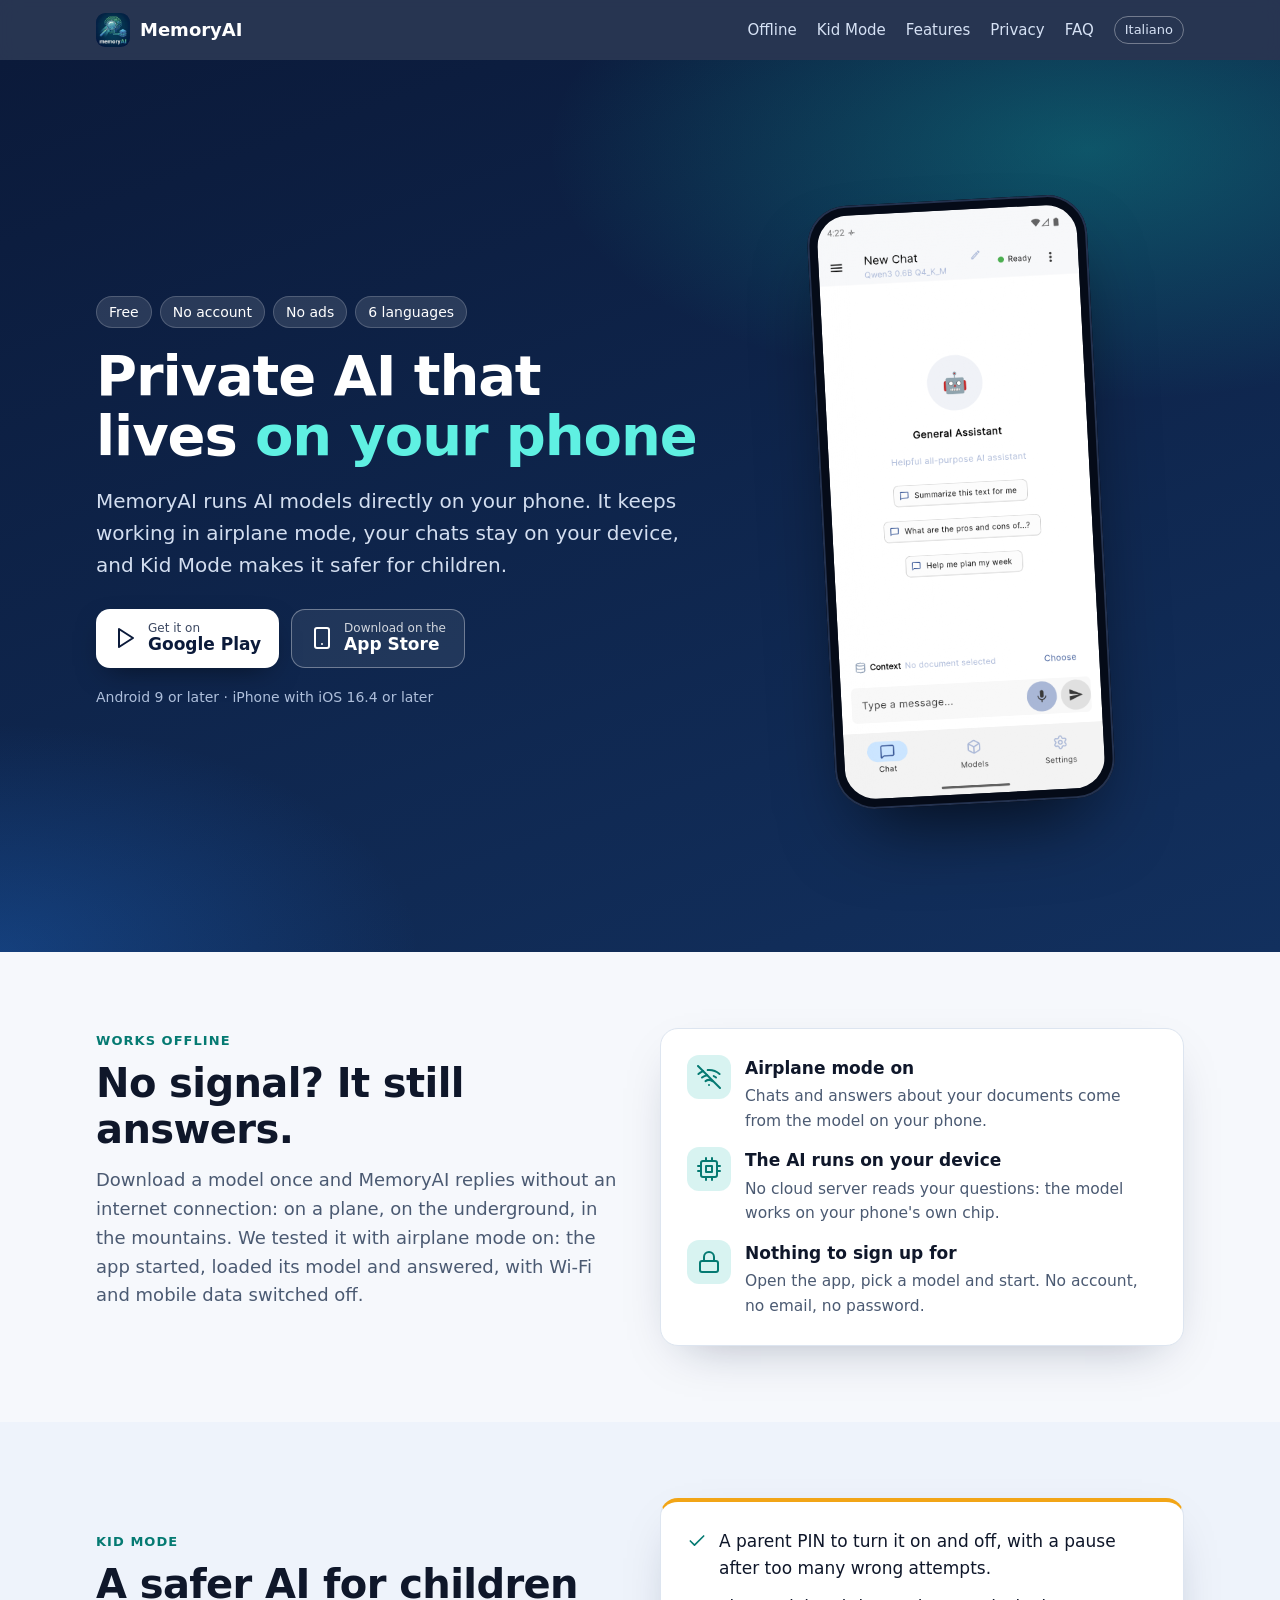
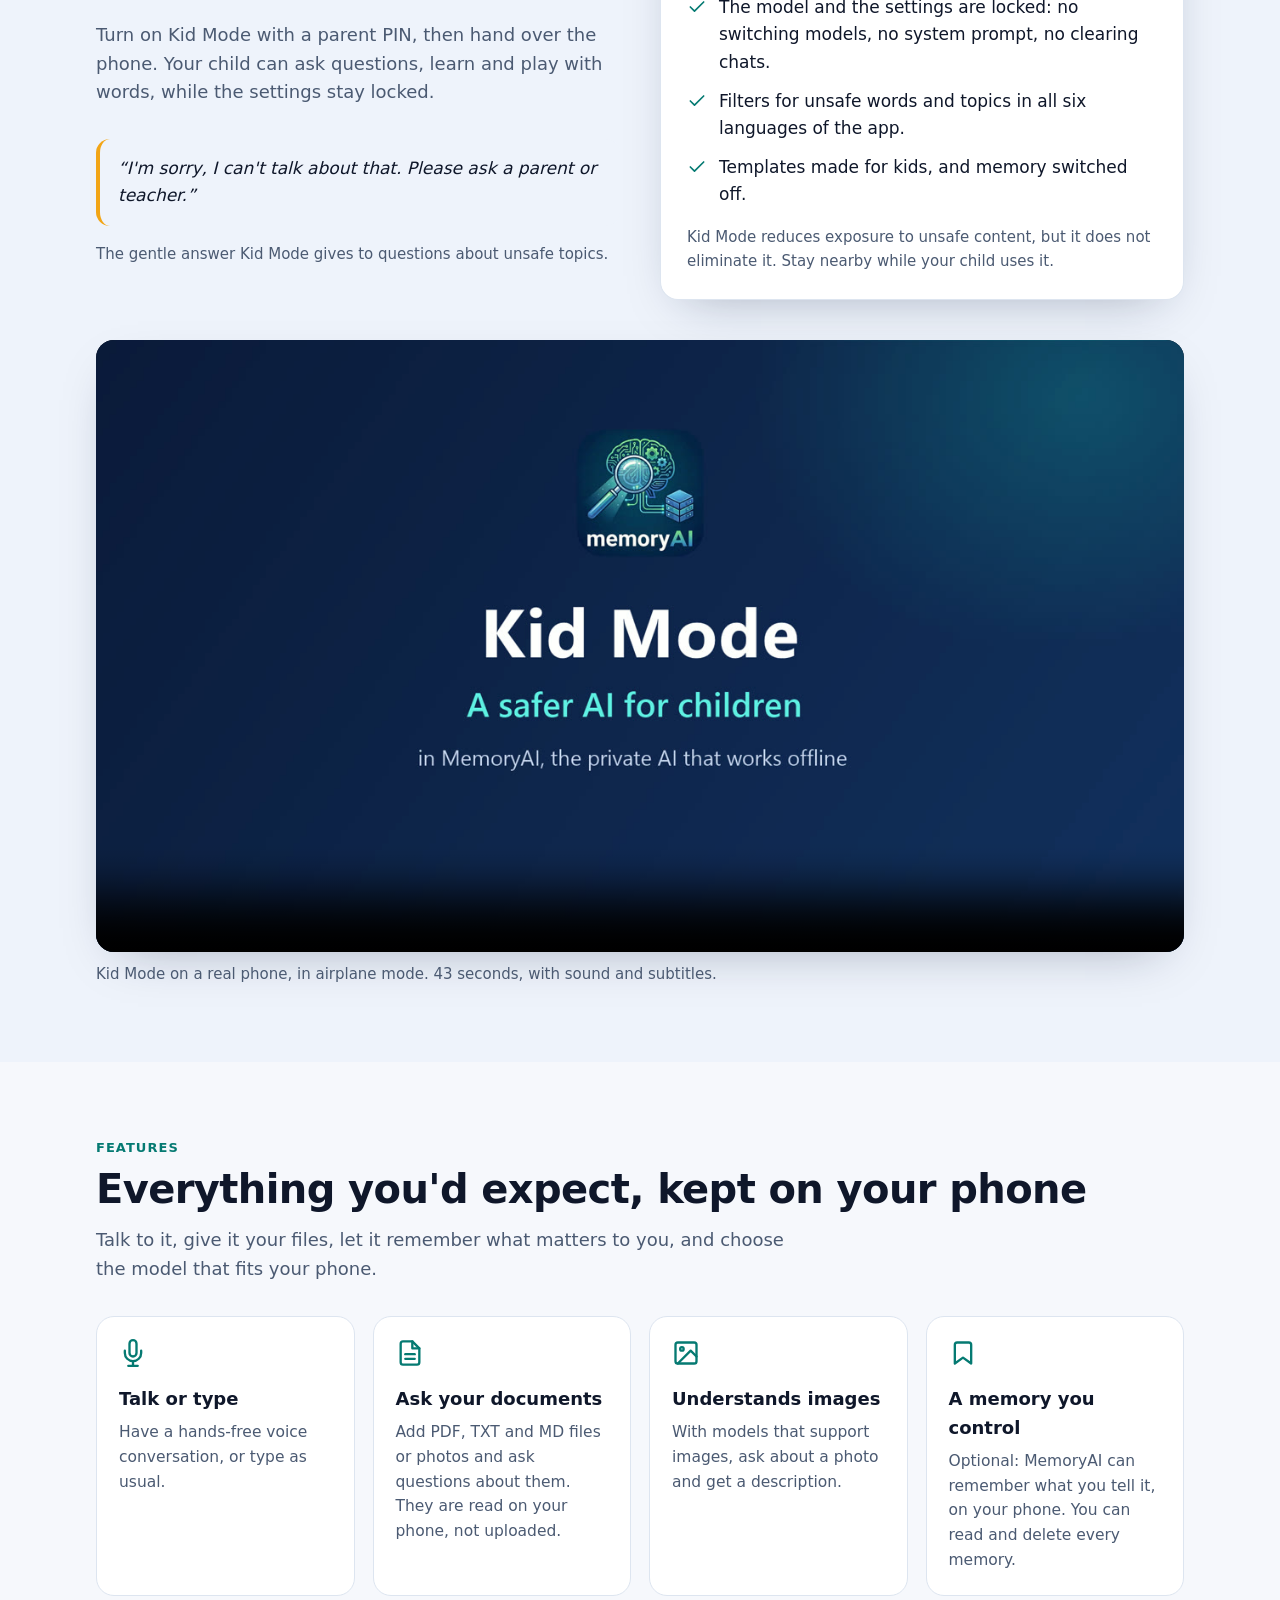
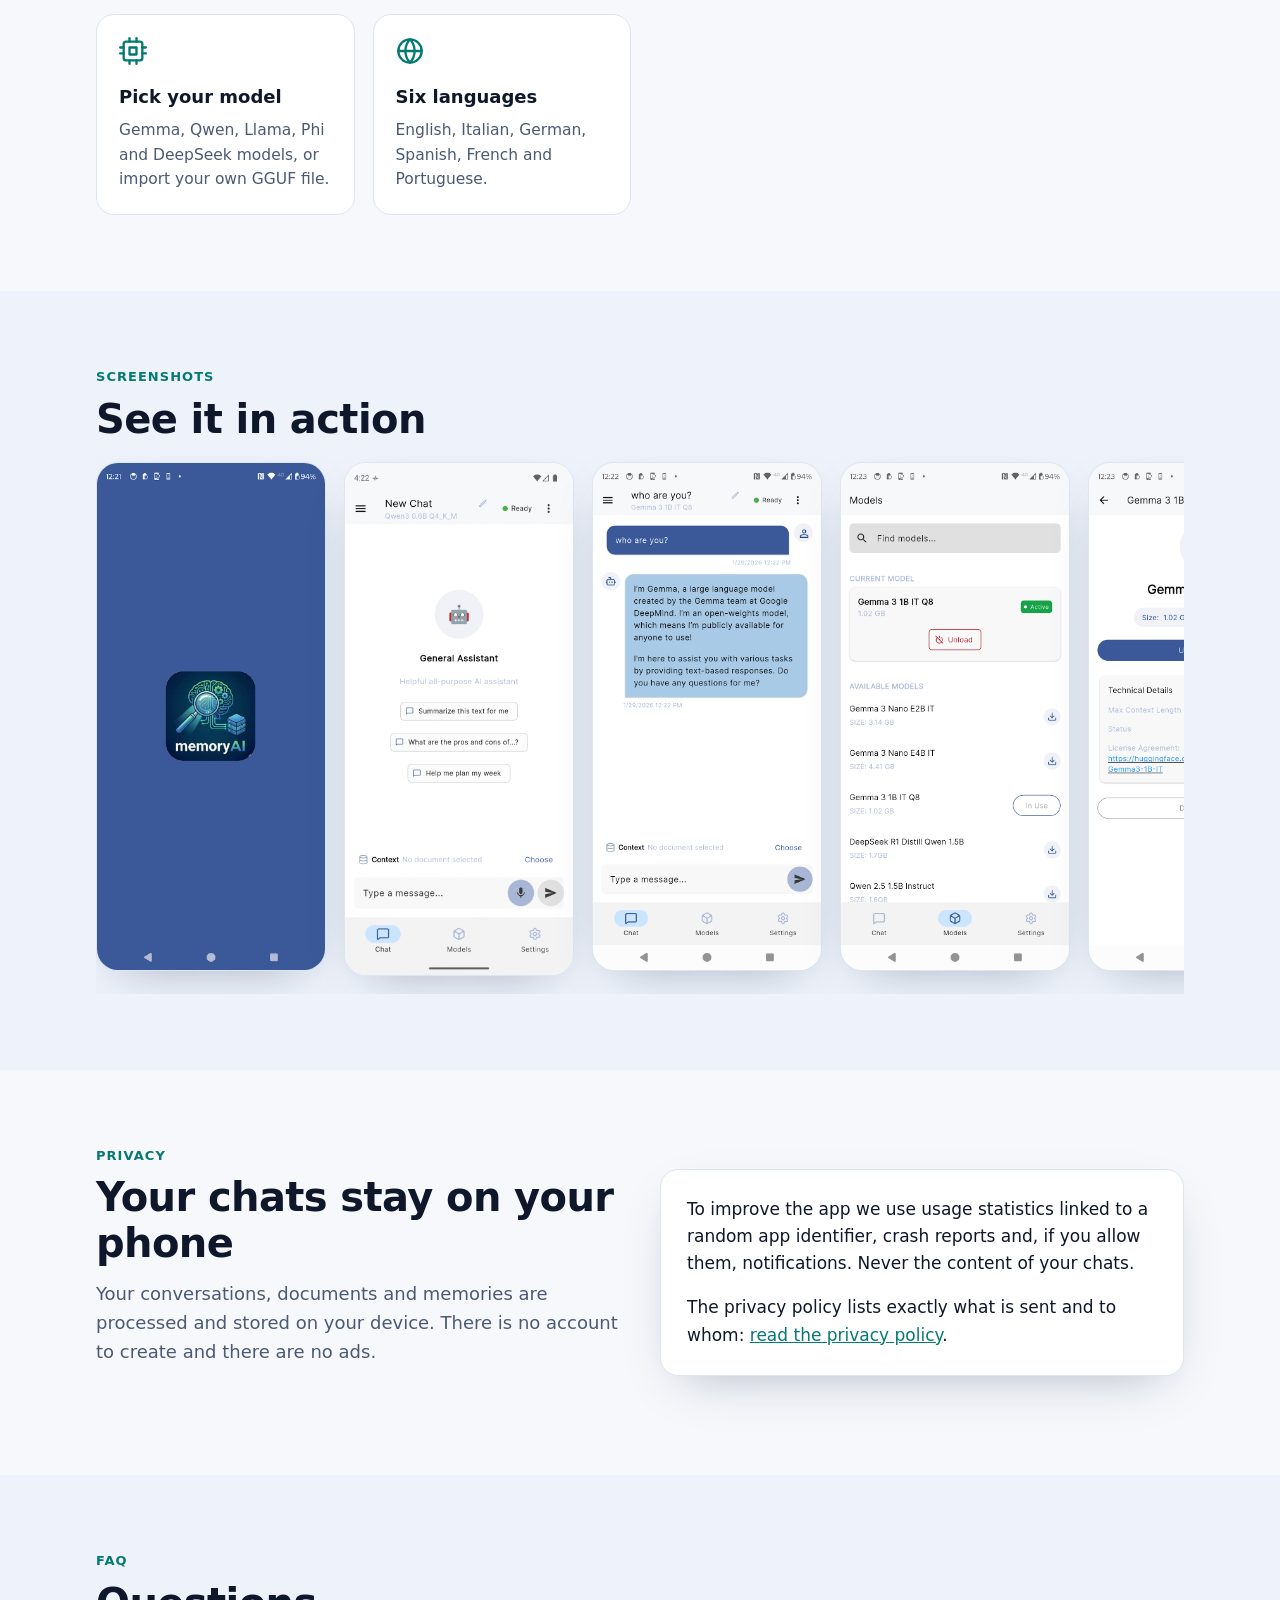
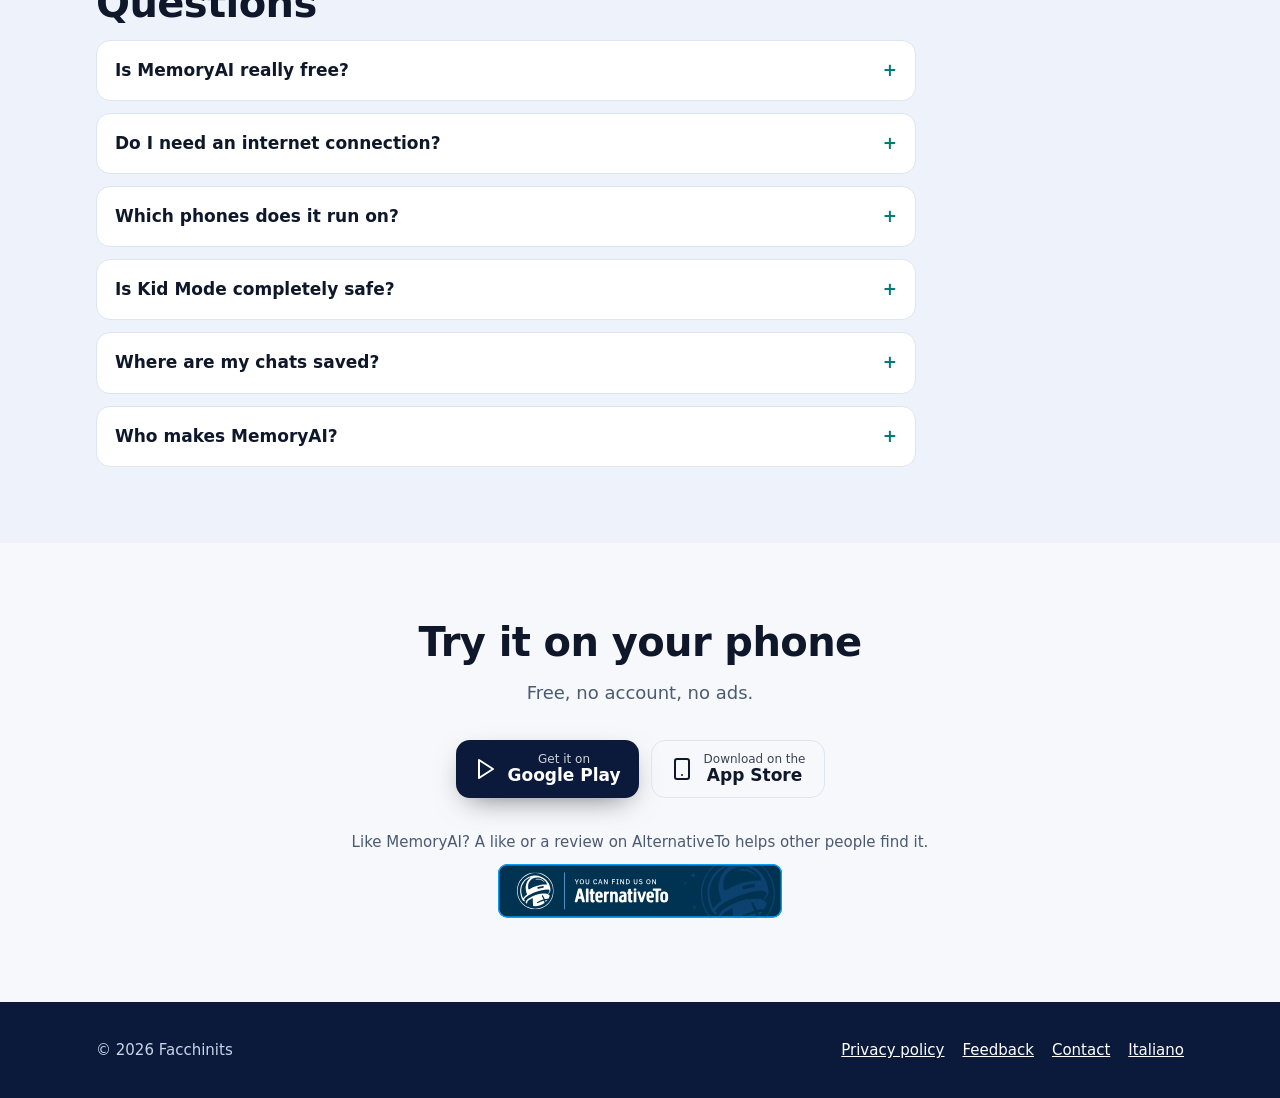
==== commit 052a061c: "sito: badge di alternativeto sotto i pulsanti degli store, con l'immagine ospitata sul sito" ====
--- a/index.html
+++ b/index.html
@@ -248,6 +248,8 @@
           <span><small>Download on the</small><span class="t">App Store</span></span>
         </a>
       </div>
+      <p class="listed">Like MemoryAI? A like or a review on AlternativeTo helps other people find it.</p>
+      <a class="badge-link" href="https://alternativeto.net/software/memoryai/about/?utm_source=badge&amp;utm_medium=referral"><img src="assets/img/alternativeto-badge.svg" alt="MemoryAI on AlternativeTo" width="284" height="54" loading="lazy"></a>
     </div>
   </section>
 </main>
--- a/assets/style.css
+++ b/assets/style.css
@@ -194,6 +194,9 @@
 .cta .stores { justify-content: center; }
 .cta .btn-light { background: var(--navy); color: #fff; }
 .cta .btn-ghost { background: transparent; color: var(--text); border-color: var(--line); }
+.cta .listed { color: var(--muted); font-size: 15px; margin: 32px 0 10px; }
+.cta .badge-link { display: inline-block; border-radius: 9px; }
+.cta .badge-link img { display: block; }
 
 .site-footer { background: var(--navy); color: #c7d4ea; padding: 36px 0; font-size: 15px; }
 .site-footer .wrap { display: flex; flex-wrap: wrap; gap: 14px 24px; align-items: center; justify-content: space-between; }
